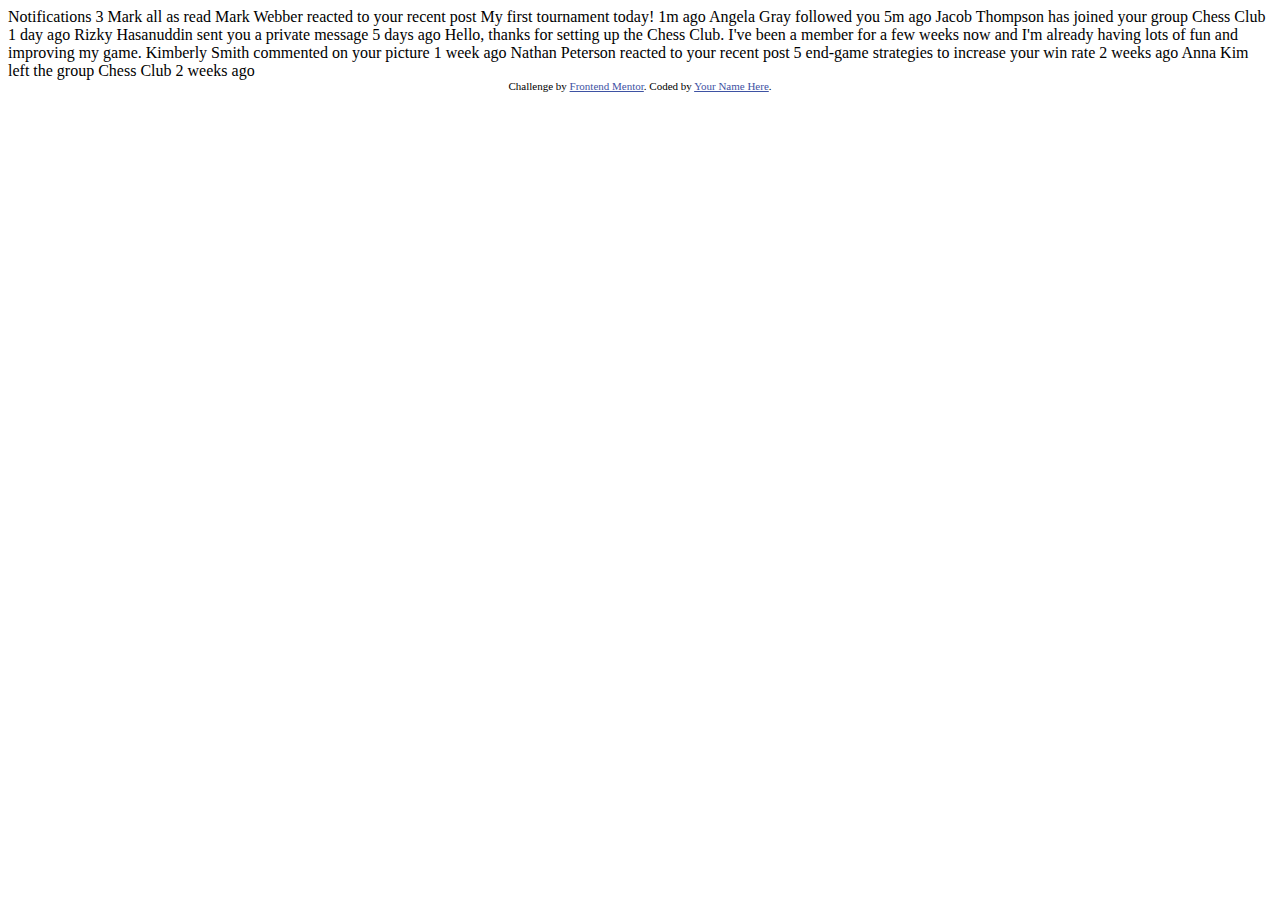
==== index.html @ 1ed1a8c0 "premier commit" ====
<!DOCTYPE html>
<html lang="en">
<head>
  <meta charset="UTF-8">
  <meta name="viewport" content="width=device-width, initial-scale=1.0"> <!-- displays site properly based on user's device -->

  <link rel="icon" type="image/png" sizes="32x32" href="./images/favicon-32x32.png">
  
  <title>Frontend Mentor | Notifications page</title>

  <!-- Feel free to remove these styles or customise in your own stylesheet 👍 -->
  <style>
    .attribution { font-size: 11px; text-align: center; }
    .attribution a { color: hsl(228, 45%, 44%); }
  </style>
</head>
<body>

  Notifications 3

  Mark all as read

  Mark Webber reacted to your recent post My first tournament today!
  1m ago

  Angela Gray followed you
  5m ago

  Jacob Thompson has joined your group Chess Club
  1 day ago

  Rizky Hasanuddin sent you a private message
  5 days ago
  Hello, thanks for setting up the Chess Club. I've been a member for a few weeks now and 
  I'm already having lots of fun and improving my game.

  Kimberly Smith commented on your picture
  1 week ago

  Nathan Peterson reacted to your recent post 5 end-game strategies to increase your win rate
  2 weeks ago

  Anna Kim left the group Chess Club
  2 weeks ago
  
  <div class="attribution">
    Challenge by <a href="https://www.frontendmentor.io?ref=challenge" target="_blank">Frontend Mentor</a>. 
    Coded by <a href="#">Your Name Here</a>.
  </div>
</body>
</html>
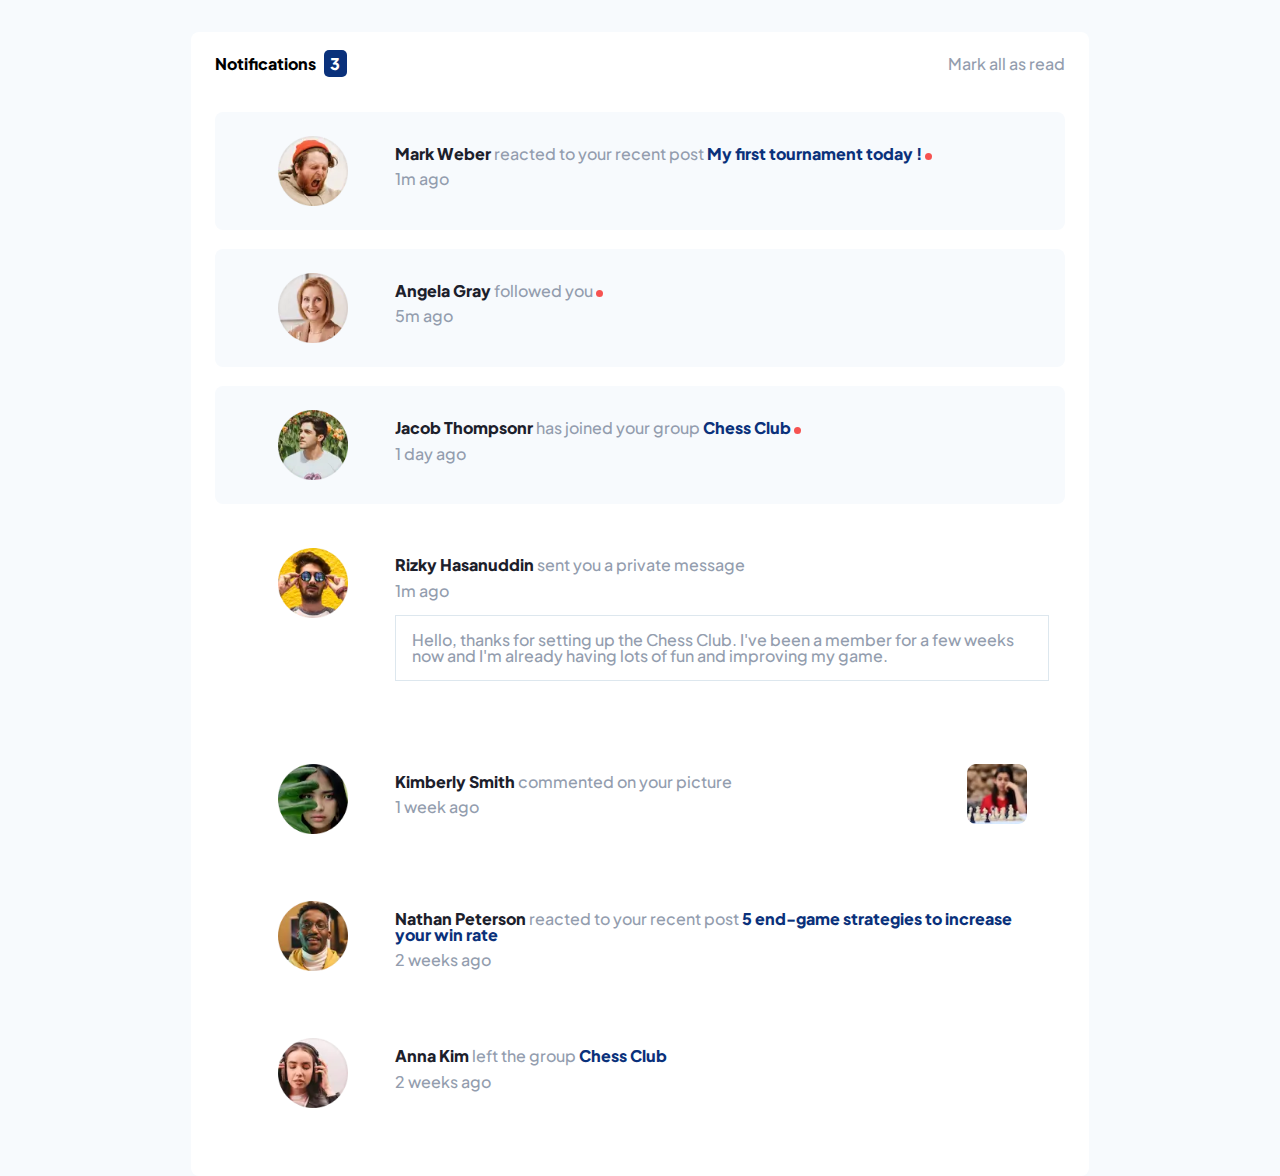
==== commit 3d61694c: "Done" ====
--- a/index.html
+++ b/index.html
@@ -1,51 +1,112 @@
 <!DOCTYPE html>
-<html lang="en">
+<html lang="fr">
 <head>
-  <meta charset="UTF-8">
-  <meta name="viewport" content="width=device-width, initial-scale=1.0"> <!-- displays site properly based on user's device -->
-
-  <link rel="icon" type="image/png" sizes="32x32" href="./images/favicon-32x32.png">
-  
-  <title>Frontend Mentor | Notifications page</title>
-
-  <!-- Feel free to remove these styles or customise in your own stylesheet 👍 -->
-  <style>
-    .attribution { font-size: 11px; text-align: center; }
-    .attribution a { color: hsl(228, 45%, 44%); }
-  </style>
+    <meta charset="UTF-8">
+    <meta http-equiv="X-UA-Compatible" content="IE=edge">
+    <meta name="viewport" content="width=device-width, initial-scale=1.0">
+    <link rel="preconnect" href="https://fonts.googleapis.com">
+    <link rel="preconnect" href="https://fonts.gstatic.com" crossorigin>
+    <link href="https://fonts.googleapis.com/css2?family=Plus+Jakarta+Sans:wght@500;800&display=swap" rel="stylesheet">
+    <link rel="stylesheet" href="CSS/reset.css">
+    <link rel="stylesheet" href="CSS/style.css">
+    <script src="JS/script.js" defer></script>
+    <title>Notifications Page</title>
 </head>
 <body>
+    <main id="main_container">
+        <section id="notifications_container">
+            <div id="notifications_header">
+                <div>
+                    <h1>Notifications<span id="notifications_counter"></span></h1>
+                </div>
+                <a id="read_all" href="#">Mark all as read</a>
+            </div>
 
-  Notifications 3
-
-  Mark all as read
-
-  Mark Webber reacted to your recent post My first tournament today!
-  1m ago
-
-  Angela Gray followed you
-  5m ago
-
-  Jacob Thompson has joined your group Chess Club
-  1 day ago
-
-  Rizky Hasanuddin sent you a private message
-  5 days ago
-  Hello, thanks for setting up the Chess Club. I've been a member for a few weeks now and 
-  I'm already having lots of fun and improving my game.
-
-  Kimberly Smith commented on your picture
-  1 week ago
-
-  Nathan Peterson reacted to your recent post 5 end-game strategies to increase your win rate
-  2 weeks ago
-
-  Anna Kim left the group Chess Club
-  2 weeks ago
-  
-  <div class="attribution">
-    Challenge by <a href="https://www.frontendmentor.io?ref=challenge" target="_blank">Frontend Mentor</a>. 
-    Coded by <a href="#">Your Name Here</a>.
-  </div>
+            <div id="notifications_body">
+                <div class="notification unread">
+                    <a  class="notification_avatar" href="#"><img src="assets/images/avatar-mark-webber.webp" alt="avatar"></a>
+                    <div class="notification_body">
+                        <div class="notification_text">
+                            <span class="user_name"><a href="#">Mark Weber</a></span>
+                            <span class="notification_action">reacted to your recent post</span>
+                            <span class="notification_link"><a href="#">My first tournament today !</a></span>
+                        </div>
+                        <div class="notification_time"><p>1m ago</p></div>
+                    </div>
+                </div>
+                <div class="notification unread">
+                    <a  class="notification_avatar" href="#"><img src="assets/images/avatar-angela-gray.webp" alt="avatar"></a>
+                    <div class="notification_body">
+                        <div class="notification_text">
+                            <span class="user_name"><a href="#">Angela Gray</a></span>
+                            <span class="notification_action">followed you</span>
+                        </div>
+                        <div class="notification_time"><p>5m ago</p></div>
+                    </div>
+                </div>
+                <div class="notification unread">
+                    <a  class="notification_avatar" href="#"><img src="assets/images/avatar-jacob-thompson.webp" alt="avatar"></a>
+                    <div class="notification_body">
+                        <div class="notification_text">
+                            <span class="user_name"><a href="#">Jacob Thompsonr</a></span>
+                            <span class="notification_action">has joined your group</span>
+                            <span class="notification_link"><a href="#">Chess Club</a></span>
+                        </div>
+                        <div class="notification_time"><p>1 day ago</p></div>
+                    </div>
+                </div>
+                <div class="notification">
+                    <a  class="notification_avatar" href="#"><img src="assets/images/avatar-rizky-hasanuddin.webp" alt="avatar"></a>
+                    <div class="notification_body">
+                        <div class="notification_text">
+                            <span class="user_name"><a href="#">Rizky Hasanuddin</a></span>
+                            <span class="notification_action">sent you a private message</span>
+                        </div>
+                        <div class="notification_time"><p>1m ago</p></div>
+                        <a href="#">
+                            <div class="private_message">
+                                <p>Hello, thanks for setting up the Chess Club. I've been a member for a few weeks now and 
+                                    I'm already having lots of fun and improving my game.</p>
+                            </div>
+                        </a>
+                    </div>
+                </div>
+                <div class="notification picture">
+                    <a  class="notification_avatar" href="#"><img src="assets/images/avatar-kimberly-smith.webp" alt="avatar"></a>
+                    <div class="notification_body">
+                        <div class="notification_text">
+                            <span class="user_name"><a href="#">Kimberly Smith</a></span>
+                            <span class="notification_action">commented on your picture</span>
+                        </div>
+                        <div class="notification_time"><p>1 week ago</p></div>
+                    </div>
+                    <a class="commented_pic" href="#"><img src="assets/images/image-chess.webp" alt="avatar"></a>
+                    
+                </div>
+                <div class="notification">
+                    <a  class="notification_avatar" href="#"><img src="assets/images/avatar-nathan-peterson.webp" alt="avatar"></a>
+                    <div class="notification_body">
+                        <div class="notification_text">
+                            <span class="user_name"><a href="#">Nathan Peterson</a></span>
+                            <span class="notification_action">reacted to your recent post</span>
+                            <span class="notification_link"><a href="#">5 end-game strategies to increase your win rate</a></span>
+                        </div>
+                        <div class="notification_time"><p>2 weeks ago</p></div>
+                    </div>
+                </div>
+                <div class="notification">
+                    <a  class="notification_avatar" href="#"><img src="assets/images/avatar-anna-kim.webp" alt="avatar"></a>
+                    <div class="notification_body">
+                        <div class="notification_text">
+                            <span class="user_name"><a href="#">Anna Kim</a></span>
+                            <span class="notification_action">left the group</span>
+                            <span class="notification_link"><a href="#">Chess Club</a></span>
+                        </div>
+                        <div class="notification_time"><p>2 weeks ago</p></div>
+                    </div>
+                </div>
+            </div>
+        </section>
+    </main>
 </body>
 </html>--- a/CSS/style.css
+++ b/CSS/style.css
@@ -0,0 +1,146 @@
+:root{
+/* Colors */
+
+/* Primary */
+--cl-red : hsl(1, 90%, 64%);
+--cl-blue : hsl(219, 85%, 26%);
+
+/* Neutral */
+--cl-white : hsl(0, 0%, 100%);
+--cl-grayish-blue-very-light : hsl(210, 60%, 98%);
+--cl-grayish-blue-light-1 : hsl(211, 68%, 94%);
+--cl-grayish-blue-light-2 : hsl(205, 33%, 90%);
+--cl-grayish-blue : hsl(219, 14%, 63%);
+--cl-dark-grayish-blue : hsl(219, 12%, 42%);
+--cl-very-dark-blue: hsl(224, 21%, 14%);
+
+
+/* Typography */
+
+/* Body Copy */
+--fs-body : 16px;
+
+/* Font */
+--ff : 'Plus Jakarta Sans', sans-serif;
+--fw-500 :500;
+--fw-800 :800;
+}
+body{
+    background-color: var(--cl-grayish-blue-very-light);
+    display: grid;
+    place-items: center;
+    font-family: var(--ff);
+    font-weight: var(--fw-500);
+}
+/* General Styling */
+a{
+    text-decoration: none;
+    cursor: pointer;
+}
+
+/* Notification container */
+#notifications_container{
+    width: min(850px, 80vw);
+    margin-top: 2rem;
+    background-color: var(--cl-white);
+    padding: 1.5rem;
+    border-radius: 8px;
+}
+
+
+/* Notification header */
+#notifications_header{
+    display: flex;
+    justify-content: space-between;
+    margin-bottom: 2.5rem;
+}
+#notifications_header h1{
+    font-weight: var(--fw-800);
+}
+
+#read_all:is(:hover, :focus){
+    color: var(--cl-blue);
+}
+
+#notifications_counter{
+    margin-left: 0.5rem;
+    padding: 0.2rem 0.4rem;
+    border-radius: 5px;
+    background-color: var(--cl-blue);
+    color: white;
+}
+
+/* Notification card styling */
+.notification{
+    display: grid;
+    grid-template-columns: 20% 1fr;
+    padding: 1.5rem 1rem;
+    border-radius: 8px;
+    margin-bottom: 1.2rem;
+}
+
+/* Colors */
+#read_all, .notification_action, .notification_time, .private_message a{
+    color: var(--cl-grayish-blue);
+}
+.notification_link a{
+    color: var(--cl-blue);
+}
+.user_name a{
+    color: var(--cl-very-dark-blue);
+}
+.notification a {
+    font-weight: var(--fw-800);
+}
+
+
+.notification_avatar{
+    display: flex;
+    justify-content: center;
+    align-items: start;
+}
+.notification_avatar img{
+    width: min(70px, 50%);
+}
+
+.notification_text{
+    margin-block: 0.6rem;
+}
+
+/* Unread notifications */
+.notification.unread{
+    background-color: var(--cl-grayish-blue-very-light);
+    cursor: pointer;
+}
+.notification.unread .notification_text::after{
+    display: inline-block;
+    content: '';
+    width: 7px;
+    aspect-ratio: 1;
+    border-radius: 50%;
+    background-color: var(--cl-red);
+}
+
+/* Notifications with message */
+.private_message{
+    margin-block: 1rem;
+    padding: 1rem;
+    border: 1px solid var(--cl-grayish-blue-light-2);
+    color: var(--cl-grayish-blue);
+}
+.private_message{
+    font-weight: var(--fw-500);
+}
+.private_message:is(:hover, :focus){
+    background-color: var(--cl-grayish-blue-light-1);
+}
+
+/* Notifications with picture */
+
+.notification.picture{
+    display: grid;
+    grid-template-columns: 20% 1fr 10%;
+}
+.commented_pic img{
+    width: max(60px, 50%);
+}